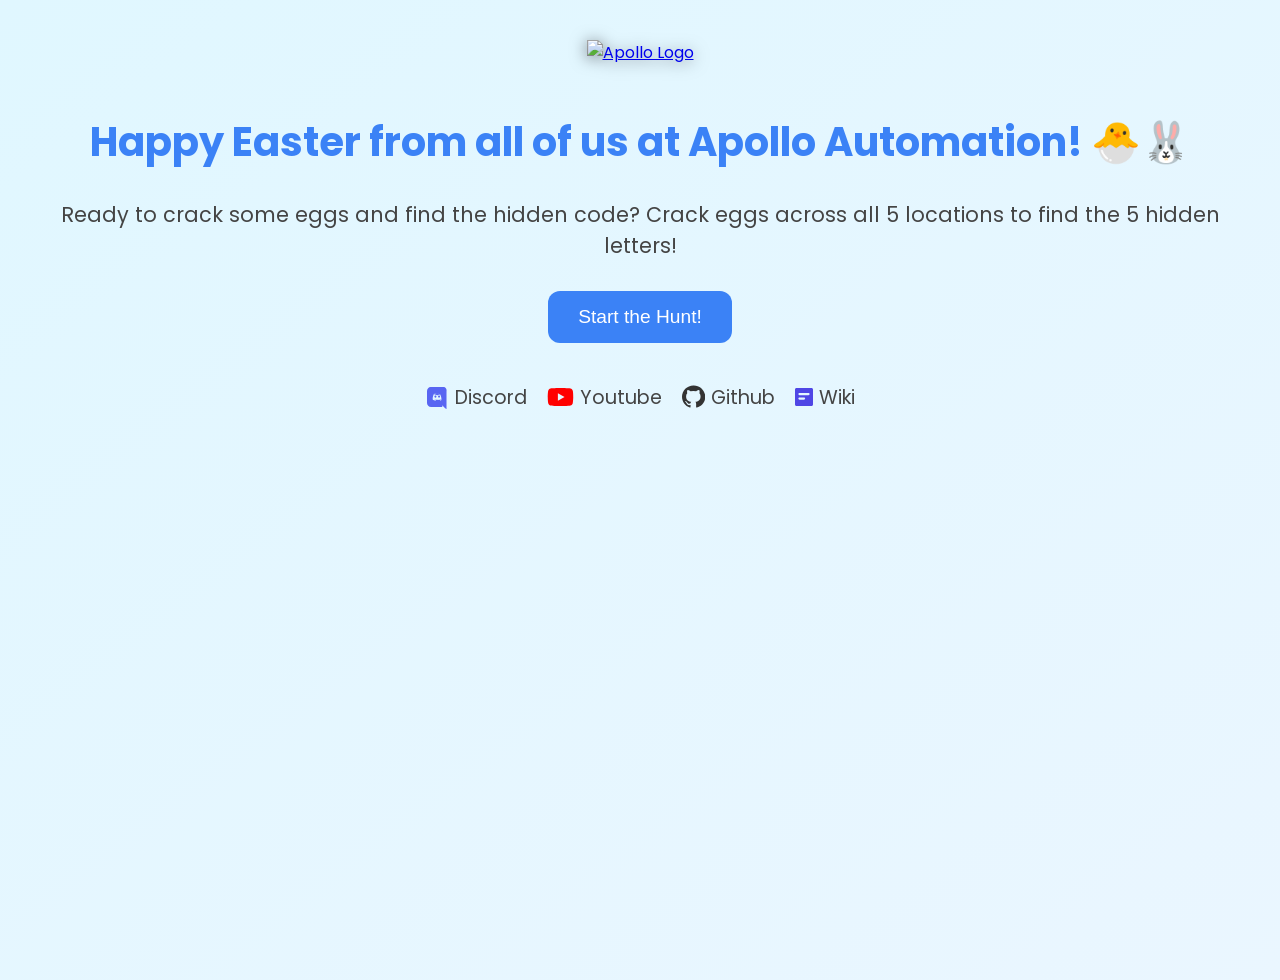
==== index.html @ c5eb0ae3 "Update egg count text to reflect 5 letters in BUNNY" ====
<!DOCTYPE html>

<html lang="en">
<head>
<meta charset="utf-8"/>
<meta content="width=device-width, initial-scale=1.0" name="viewport"/>
<title>Welcome to the Easter Egg Hunt!</title>
<link href="style.css" rel="stylesheet"/>
<style>
    body {
      background: linear-gradient(to bottom right, #e0f7ff, #eaf6ff);
      font-family: 'Poppins', sans-serif;
      color: #444;
      text-align: center;
      padding: 40px;
    }
    .logo {
      height: 100px;
      margin-bottom: 20px;
    }
    h1 {
      font-size: 2.5em;
      color: #3b82f6;
    }
    p {
      font-size: 1.3em;
      margin-bottom: 30px;
    }
    .start-btn {
      font-size: 1.2em;
      padding: 15px 30px;
      background: #3b82f6;
      color: white;
      border: none;
      border-radius: 12px;
      cursor: pointer;
      transition: background 0.3s ease;
    }
    .start-btn:hover {
      background: #2563eb;
    }
  </style>
</head>
<body>
<a href="https://apolloautomation.com/" rel="noopener" target="_blank"><img alt="Apollo Logo" class="logo" src="apollo-logo.png"/></a>
<h1>Happy Easter from all of us at Apollo Automation! 🐣🐰</h1>
<p>Ready to crack some eggs and find the hidden code? Crack eggs across all 5 locations to find the 5 hidden letters!</p>
<a href="forest.html"><button class="start-btn">Start the Hunt!</button></a>
<footer style="margin-top: 40px; font-size: 1.2em; display: flex; justify-content: center; gap: 20px; flex-wrap: wrap; align-items: center;"><a href="https://dsc.gg/apolloautomation" rel="noopener" style="display: inline-flex; align-items: center; gap: 6px; text-decoration: none; color: #444;" target="_blank"><svg height="24" viewbox="0 0 245 240" xmlns="http://www.w3.org/2000/svg"><path d="M104.4 104.3c-5.7 0-10.2 5-10.2 11.1 0 6.1 4.6 11.1 10.2 11.1 5.7 0 10.3-5 10.2-11.1 0-6.1-4.6-11.1-10.2-11.1zm36.2 0c-5.7 0-10.2 5-10.2 11.1 0 6.1 4.6 11.1 10.2 11.1 5.7 0 10.3-5 10.2-11.1 0-6.1-4.6-11.1-10.2-11.1z" fill="#5865F2"></path><path d="M189.5 20h-134C38 20 20 38 20 60.5v119C20 202 38 220 60.5 220h113.9l-5.3-18.4 12.7 11.8 12 11 21.3 19V60.5C220 38 202 20 189.5 20zm-34 137s-3.2-3.8-5.9-7.1c11.8-3.4 16.2-10.9 16.2-10.9-3.7 2.4-7.3 4.1-10.5 5.2-4.6 2-9 3.3-13.3 4-8.8 1.6-16.8 1.2-23.7-.1-5.2-1-9.7-2.4-13.5-4-2.1-.8-4.4-1.9-6.7-3.2-.3-.2-.6-.3-.9-.5-.2-.1-.3-.2-.4-.3-1.8-1-2.8-1.7-2.8-1.7s4.3 7.1 15.6 10.6c-2.6 3.3-6 7.3-6 7.3-19.8-.6-27.3-13.6-27.3-13.6 0-28.8 12.8-52.1 12.8-52.1 12.8-9.6 25-9.3 25-9.3l.9 1.1c-16.1 4.7-23.5 11.8-23.5 11.8s2 0 5.4.3c9.7.7 17.2 3.6 22.8 6.8 1.1.6 2.1 1.3 3.1 2 7.8-2.2 16.5-3.3 25.6-3.4 0 0-7.1-6.7-22.4-11.5l1.3-1.5s12.2-.3 25 9.3c0 0 12.8 23.3 12.8 52.1 0 .1-7.5 13-27.3 13.6z" fill="#5865F2"></path></svg><span>Discord</span></a><a href="https://www.youtube.com/@ApolloAutomation" rel="noopener" style="display: inline-flex; align-items: center; gap: 6px; text-decoration: none; color: #444;" target="_blank"><svg height="24" viewbox="0 0 576 512" xmlns="http://www.w3.org/2000/svg"><path d="M549.7 124.1c-6.3-23.8-24.9-42.5-48.6-48.9C458.5 64 288 64 288 64S117.5 64 74.9 75.2c-23.7 6.4-42.3 25.1-48.6 48.9C16 167.6 16 256 16 256s0 88.4 10.3 131.9c6.3 23.8 24.9 42.5 48.6 48.9C117.5 448 288 448 288 448s170.5 0 213.1-11.2c23.7-6.4 42.3-25.1 48.6-48.9C560 344.4 560 256 560 256s0-88.4-10.3-131.9zM232 334V178l142 78-142 78z" fill="#FF0000"></path></svg><span>Youtube</span></a><a href="https://github.com/ApolloAutomation" rel="noopener" style="display: inline-flex; align-items: center; gap: 6px; text-decoration: none; color: #444;" target="_blank"><svg height="24" viewbox="0 0 496 512" xmlns="http://www.w3.org/2000/svg"><path d="M165.9 397.4c0 2-2.3 3.7-5.2 3.7-2.6 0-4.8-1.7-4.8-3.7 0-2 2.2-3.7 4.8-3.7 2.9 0 5.2 1.6 5.2 3.7zm-32.4-3.2c-.7 2 .8 4.3 3.3 4.9 2.5.6 5.2-.5 5.9-2.5.7-2-.8-4.3-3.3-4.9-2.5-.6-5.2.5-5.9 2.5zM244 8C109.4 8 0 117.5 0 252.3c0 107 69.3 197.8 165.7 229.7 12.1 2.2 16.5-5.3 16.5-11.7 0-5.8-.2-21.1-.3-41.4-67.4 14.7-81.7-32.6-81.7-32.6-11-27.8-26.9-35.2-26.9-35.2-22-15.1 1.7-14.8 1.7-14.8 24.3 1.7 37.1 25 37.1 25 21.6 37 56.6 26.3 70.4 20.1 2.2-15.8 8.4-26.4 15.3-32.5-53.8-6.1-110.3-26.8-110.3-119.4 0-26.4 9.4-48 24.8-65-2.5-6.2-10.8-31.1 2.4-64.8 0 0 20.3-6.6 66.5 24.8a232 232 0 0 1 121.1 0c46.2-31.4 66.5-24.8 66.5-24.8 13.2 33.7 4.9 58.6 2.4 64.8 15.4 17 24.8 38.6 24.8 65 0 92.8-56.5 113.2-110.4 119.2 8.6 7.4 16.2 22.2 16.2 44.8 0 32.3-.3 58.3-.3 66.3 0 6.5 4.3 14 16.6 11.6C426.7 450 496 359.3 496 252.3 496 117.5 386.6 8 252 8z" fill="#333"></path></svg><span>Github</span></a><a href="https://wiki.apolloautomation.com/" rel="noopener" style="display: inline-flex; align-items: center; gap: 6px; text-decoration: none; color: #444;" target="_blank"><svg height="24" viewbox="0 0 384 512" xmlns="http://www.w3.org/2000/svg"><path d="M0 96c0-17.7 14.3-32 32-32H352c17.7 0 32 14.3 32 32v320c0 17.7-14.3 32-32 32H32c-17.7 0-32-14.3-32-32V96zm96 72c-13.3 0-24 10.7-24 24s10.7 24 24 24h192c13.3 0 24-10.7 24-24s-10.7-24-24-24H96zm0 96c-13.3 0-24 10.7-24 24s10.7 24 24 24h96c13.3 0 24-10.7 24-24s-10.7-24-24-24H96z" fill="#4f46e5"></path></svg><span>Wiki</span></a></footer></body>
</html>
---- style.css ----
@import url('https://fonts.googleapis.com/css2?family=Poppins:wght@400;600;700&display=swap');

/* ── Base ── */
body {
  font-family: 'Poppins', sans-serif;
  margin: 0;
  padding: 0;
  text-align: center;
  min-height: 100vh;
  background: linear-gradient(135deg, #1a1a2e 0%, #16213e 50%, #0f3460 100%);
  background-size: cover;
  background-position: center;
  background-attachment: fixed;
}

/* ── Location backgrounds ── */
body.forest      { background-image: linear-gradient(rgba(0,0,0,0.35), rgba(0,0,0,0.35)), url('bg-forest.jpg'); }
body.beach       { background-image: linear-gradient(rgba(0,0,0,0.25), rgba(0,0,0,0.25)), url('bg-beach.jpg'); }
body.garden      { background-image: linear-gradient(rgba(0,0,0,0.3),  rgba(0,0,0,0.3)),  url('bg-garden.jpg'); }
body.countryside { background-image: linear-gradient(rgba(0,0,0,0.3),  rgba(0,0,0,0.3)),  url('bg-countryside.jpg'); }
body.meadow      { background-image: linear-gradient(rgba(0,0,0,0.3),  rgba(0,0,0,0.3)),  url('bg-meadow.jpg'); }

/* ── Header ── */
header {
  padding: 16px;
}

.logo {
  height: 80px;
  filter: drop-shadow(0 2px 8px rgba(0,0,0,0.5));
}

/* ── Main card ── */
main {
  background: rgba(15, 15, 30, 0.65);
  border: 1px solid rgba(255, 255, 255, 0.12);
  border-radius: 24px;
  padding: 28px 20px;
  margin: 10px auto 20px;
  max-width: 680px;
  backdrop-filter: blur(16px);
  -webkit-backdrop-filter: blur(16px);
  box-shadow: 0 8px 32px rgba(0,0,0,0.4);
}

/* ── Scrambled letters ── */
#scrambled {
  color: #e2e8f0;
  font-size: 1.1em;
  font-weight: 600;
  letter-spacing: 0.05em;
  margin: 12px 0;
  min-height: 1.5em;
}

/* ── Guess section ── */
#guessSection {
  margin-top: 20px;
}

#guessSection input {
  font-family: 'Poppins', sans-serif;
  font-size: 1.1em;
  padding: 10px 16px;
  border: 2px solid rgba(255,255,255,0.2);
  border-radius: 10px;
  background: rgba(255,255,255,0.1);
  color: #fff;
  outline: none;
  width: 180px;
  text-align: center;
  transition: border-color 0.2s;
}

#guessSection input::placeholder {
  color: rgba(255,255,255,0.4);
}

#guessSection input:focus {
  border-color: rgba(255,255,255,0.5);
}

#guessSection button {
  font-family: 'Poppins', sans-serif;
  font-size: 1em;
  font-weight: 600;
  padding: 10px 22px;
  margin-left: 8px;
  background: linear-gradient(135deg, #f97316, #ec4899);
  color: #fff;
  border: none;
  border-radius: 10px;
  cursor: pointer;
  transition: opacity 0.2s, transform 0.1s;
}

#guessSection button:hover {
  opacity: 0.88;
  transform: translateY(-1px);
}

#result {
  margin-top: 14px;
  font-size: 1.05em;
  font-weight: 600;
  color: #fde68a;
  min-height: 1.4em;
}

/* ── Egg grid ── */
.egg-grid {
  display: grid;
  grid-template-columns: repeat(5, 1fr);
  gap: 15px;
  padding: 20px;
  max-width: 600px;
  margin: auto;
}

.egg {
  width: 80px;
  height: 100px;
  background-image: url('egg.png');
  background-size: cover;
  background-position: center;
  border-radius: 50% 50% 45% 45%;
  box-shadow: 0 4px 8px rgba(0,0,0,0.4);
  display: flex;
  align-items: center;
  justify-content: center;
  font-size: 24px;
  cursor: pointer;
  transition: transform 0.3s, box-shadow 0.3s;
}

.egg:hover {
  transform: scale(1.1) rotate(-2deg);
  box-shadow: 0 6px 16px rgba(0,0,0,0.5);
}

.egg.cracked {
  background-image: url('egg-cracked.png');
  background-size: cover;
  background-position: center;
  font-size: 28px;
  font-weight: bold;
  box-shadow: 0 0 12px rgba(255, 105, 180, 0.5);
  transform: scale(1.05) rotate(2deg);
  animation: eggCrack 0.4s ease forwards;
  position: relative;
  color: transparent;
}

.egg.cracked[data-letter]:not([data-letter=""])::after {
  content: attr(data-letter);
  position: absolute;
  top: 50%;
  left: 50%;
  transform: translate(-50%, -50%);
  background: #d8ecff;
  padding: 6px 10px;
  border-radius: 50%;
  font-size: 26px;
  font-weight: bold;
  color: #000;
  text-shadow:
    -1px -1px 0 #fff,
     1px -1px 0 #fff,
    -1px  1px 0 #fff,
     1px  1px 0 #fff;
  animation: popIn 0.3s ease-out;
}

.egg.cracked::after {
  content: attr(data-letter);
  position: absolute;
  top: 50%;
  left: 50%;
  transform: translate(-50%, -50%);
  background: rgba(255, 255, 255, 0.8);
  padding: 6px 10px;
  border-radius: 50%;
  font-size: 26px;
  font-weight: bold;
  color: #000;
}

.egg.crack-anim {
  animation: eggCrack 0.4s ease forwards;
}

/* ── Footer nav ── */
footer.map {
  padding: 14px 10px 20px;
}

footer.map nav {
  display: inline-flex;
  gap: 6px;
  flex-wrap: wrap;
  justify-content: center;
  background: rgba(15, 15, 30, 0.6);
  border: 1px solid rgba(255,255,255,0.1);
  border-radius: 50px;
  padding: 10px 20px;
  backdrop-filter: blur(10px);
}

footer.map nav a {
  color: #e2e8f0;
  text-decoration: none;
  font-size: 0.9em;
  font-weight: 600;
  padding: 4px 10px;
  border-radius: 20px;
  transition: background 0.2s, color 0.2s;
}

footer.map nav a:hover {
  background: rgba(255,255,255,0.15);
  color: #fff;
}

footer.map nav span {
  color: rgba(255,255,255,0.2);
  line-height: 1.8;
}

/* ── Animations ── */
@keyframes popIn {
  0%   { transform: translate(-50%, -50%) scale(0.5); opacity: 0; }
  60%  { transform: translate(-50%, -50%) scale(1.2); opacity: 1; }
  100% { transform: translate(-50%, -50%) scale(1); }
}

@keyframes eggCrack {
  0%   { transform: scale(1) rotate(0deg); }
  30%  { transform: scale(1.15) rotate(-5deg); }
  60%  { transform: scale(0.95) rotate(3deg); }
  100% { transform: scale(1.05) rotate(2deg); }
}
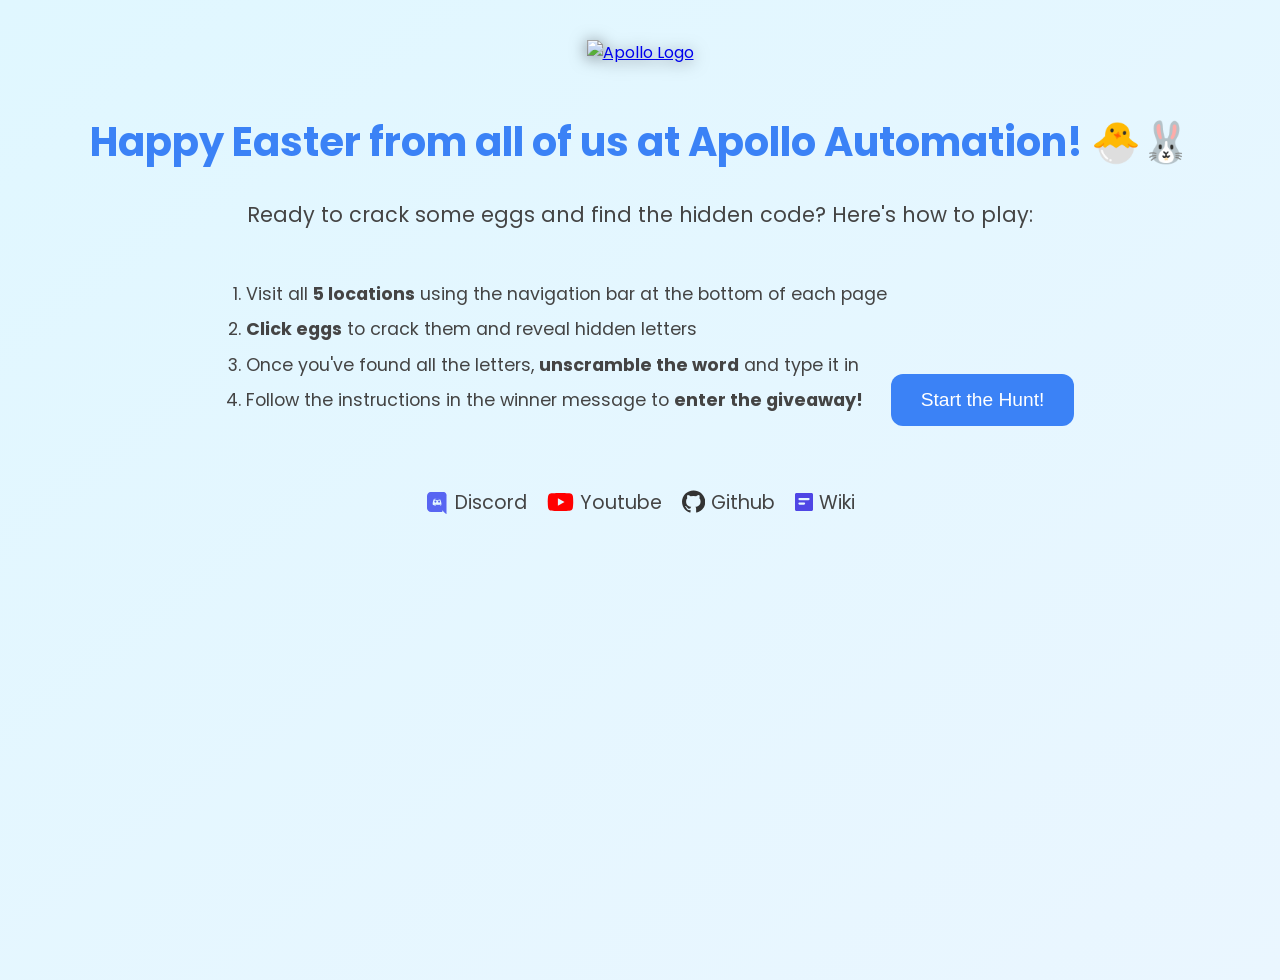
==== commit 4549fbce: "Add how-to-play steps and next location buttons" ====
--- a/index.html
+++ b/index.html
@@ -44,7 +44,13 @@
 <body>
 <a href="https://apolloautomation.com/" rel="noopener" target="_blank"><img alt="Apollo Logo" class="logo" src="apollo-logo.png"/></a>
 <h1>Happy Easter from all of us at Apollo Automation! 🐣🐰</h1>
-<p>Ready to crack some eggs and find the hidden code? Crack eggs across all 5 locations to find the 5 hidden letters!</p>
+<p>Ready to crack some eggs and find the hidden code? Here's how to play:</p>
+<ol style="text-align:left; display:inline-block; font-size:1.1em; margin-bottom:30px; line-height:2;">
+  <li>Visit all <strong>5 locations</strong> using the navigation bar at the bottom of each page</li>
+  <li><strong>Click eggs</strong> to crack them and reveal hidden letters</li>
+  <li>Once you've found all the letters, <strong>unscramble the word</strong> and type it in</li>
+  <li>Follow the instructions in the winner message to <strong>enter the giveaway!</strong></li>
+</ol>
 <a href="forest.html"><button class="start-btn">Start the Hunt!</button></a>
 <footer style="margin-top: 40px; font-size: 1.2em; display: flex; justify-content: center; gap: 20px; flex-wrap: wrap; align-items: center;"><a href="https://dsc.gg/apolloautomation" rel="noopener" style="display: inline-flex; align-items: center; gap: 6px; text-decoration: none; color: #444;" target="_blank"><svg height="24" viewbox="0 0 245 240" xmlns="http://www.w3.org/2000/svg"><path d="M104.4 104.3c-5.7 0-10.2 5-10.2 11.1 0 6.1 4.6 11.1 10.2 11.1 5.7 0 10.3-5 10.2-11.1 0-6.1-4.6-11.1-10.2-11.1zm36.2 0c-5.7 0-10.2 5-10.2 11.1 0 6.1 4.6 11.1 10.2 11.1 5.7 0 10.3-5 10.2-11.1 0-6.1-4.6-11.1-10.2-11.1z" fill="#5865F2"></path><path d="M189.5 20h-134C38 20 20 38 20 60.5v119C20 202 38 220 60.5 220h113.9l-5.3-18.4 12.7 11.8 12 11 21.3 19V60.5C220 38 202 20 189.5 20zm-34 137s-3.2-3.8-5.9-7.1c11.8-3.4 16.2-10.9 16.2-10.9-3.7 2.4-7.3 4.1-10.5 5.2-4.6 2-9 3.3-13.3 4-8.8 1.6-16.8 1.2-23.7-.1-5.2-1-9.7-2.4-13.5-4-2.1-.8-4.4-1.9-6.7-3.2-.3-.2-.6-.3-.9-.5-.2-.1-.3-.2-.4-.3-1.8-1-2.8-1.7-2.8-1.7s4.3 7.1 15.6 10.6c-2.6 3.3-6 7.3-6 7.3-19.8-.6-27.3-13.6-27.3-13.6 0-28.8 12.8-52.1 12.8-52.1 12.8-9.6 25-9.3 25-9.3l.9 1.1c-16.1 4.7-23.5 11.8-23.5 11.8s2 0 5.4.3c9.7.7 17.2 3.6 22.8 6.8 1.1.6 2.1 1.3 3.1 2 7.8-2.2 16.5-3.3 25.6-3.4 0 0-7.1-6.7-22.4-11.5l1.3-1.5s12.2-.3 25 9.3c0 0 12.8 23.3 12.8 52.1 0 .1-7.5 13-27.3 13.6z" fill="#5865F2"></path></svg><span>Discord</span></a><a href="https://www.youtube.com/@ApolloAutomation" rel="noopener" style="display: inline-flex; align-items: center; gap: 6px; text-decoration: none; color: #444;" target="_blank"><svg height="24" viewbox="0 0 576 512" xmlns="http://www.w3.org/2000/svg"><path d="M549.7 124.1c-6.3-23.8-24.9-42.5-48.6-48.9C458.5 64 288 64 288 64S117.5 64 74.9 75.2c-23.7 6.4-42.3 25.1-48.6 48.9C16 167.6 16 256 16 256s0 88.4 10.3 131.9c6.3 23.8 24.9 42.5 48.6 48.9C117.5 448 288 448 288 448s170.5 0 213.1-11.2c23.7-6.4 42.3-25.1 48.6-48.9C560 344.4 560 256 560 256s0-88.4-10.3-131.9zM232 334V178l142 78-142 78z" fill="#FF0000"></path></svg><span>Youtube</span></a><a href="https://github.com/ApolloAutomation" rel="noopener" style="display: inline-flex; align-items: center; gap: 6px; text-decoration: none; color: #444;" target="_blank"><svg height="24" viewbox="0 0 496 512" xmlns="http://www.w3.org/2000/svg"><path d="M165.9 397.4c0 2-2.3 3.7-5.2 3.7-2.6 0-4.8-1.7-4.8-3.7 0-2 2.2-3.7 4.8-3.7 2.9 0 5.2 1.6 5.2 3.7zm-32.4-3.2c-.7 2 .8 4.3 3.3 4.9 2.5.6 5.2-.5 5.9-2.5.7-2-.8-4.3-3.3-4.9-2.5-.6-5.2.5-5.9 2.5zM244 8C109.4 8 0 117.5 0 252.3c0 107 69.3 197.8 165.7 229.7 12.1 2.2 16.5-5.3 16.5-11.7 0-5.8-.2-21.1-.3-41.4-67.4 14.7-81.7-32.6-81.7-32.6-11-27.8-26.9-35.2-26.9-35.2-22-15.1 1.7-14.8 1.7-14.8 24.3 1.7 37.1 25 37.1 25 21.6 37 56.6 26.3 70.4 20.1 2.2-15.8 8.4-26.4 15.3-32.5-53.8-6.1-110.3-26.8-110.3-119.4 0-26.4 9.4-48 24.8-65-2.5-6.2-10.8-31.1 2.4-64.8 0 0 20.3-6.6 66.5 24.8a232 232 0 0 1 121.1 0c46.2-31.4 66.5-24.8 66.5-24.8 13.2 33.7 4.9 58.6 2.4 64.8 15.4 17 24.8 38.6 24.8 65 0 92.8-56.5 113.2-110.4 119.2 8.6 7.4 16.2 22.2 16.2 44.8 0 32.3-.3 58.3-.3 66.3 0 6.5 4.3 14 16.6 11.6C426.7 450 496 359.3 496 252.3 496 117.5 386.6 8 252 8z" fill="#333"></path></svg><span>Github</span></a><a href="https://wiki.apolloautomation.com/" rel="noopener" style="display: inline-flex; align-items: center; gap: 6px; text-decoration: none; color: #444;" target="_blank"><svg height="24" viewbox="0 0 384 512" xmlns="http://www.w3.org/2000/svg"><path d="M0 96c0-17.7 14.3-32 32-32H352c17.7 0 32 14.3 32 32v320c0 17.7-14.3 32-32 32H32c-17.7 0-32-14.3-32-32V96zm96 72c-13.3 0-24 10.7-24 24s10.7 24 24 24h192c13.3 0 24-10.7 24-24s-10.7-24-24-24H96zm0 96c-13.3 0-24 10.7-24 24s10.7 24 24 24h96c13.3 0 24-10.7 24-24s-10.7-24-24-24H96z" fill="#4f46e5"></path></svg><span>Wiki</span></a></footer></body>
 </html>
--- a/style.css
+++ b/style.css
@@ -1,242 +1,244 @@
-
-@import url('https://fonts.googleapis.com/css2?family=Poppins:wght@400;600;700&display=swap');
-
-/* ── Base ── */
-body {
-  font-family: 'Poppins', sans-serif;
-  margin: 0;
-  padding: 0;
-  text-align: center;
-  min-height: 100vh;
-  background: linear-gradient(135deg, #1a1a2e 0%, #16213e 50%, #0f3460 100%);
-  background-size: cover;
-  background-position: center;
-  background-attachment: fixed;
-}
-
-/* ── Location backgrounds ── */
-body.forest      { background-image: linear-gradient(rgba(0,0,0,0.35), rgba(0,0,0,0.35)), url('bg-forest.jpg'); }
-body.beach       { background-image: linear-gradient(rgba(0,0,0,0.25), rgba(0,0,0,0.25)), url('bg-beach.jpg'); }
-body.garden      { background-image: linear-gradient(rgba(0,0,0,0.3),  rgba(0,0,0,0.3)),  url('bg-garden.jpg'); }
-body.countryside { background-image: linear-gradient(rgba(0,0,0,0.3),  rgba(0,0,0,0.3)),  url('bg-countryside.jpg'); }
-body.meadow      { background-image: linear-gradient(rgba(0,0,0,0.3),  rgba(0,0,0,0.3)),  url('bg-meadow.jpg'); }
-
-/* ── Header ── */
-header {
-  padding: 16px;
-}
-
-.logo {
-  height: 80px;
-  filter: drop-shadow(0 2px 8px rgba(0,0,0,0.5));
-}
-
-/* ── Main card ── */
-main {
-  background: rgba(15, 15, 30, 0.65);
-  border: 1px solid rgba(255, 255, 255, 0.12);
-  border-radius: 24px;
-  padding: 28px 20px;
-  margin: 10px auto 20px;
-  max-width: 680px;
-  backdrop-filter: blur(16px);
-  -webkit-backdrop-filter: blur(16px);
-  box-shadow: 0 8px 32px rgba(0,0,0,0.4);
-}
-
-/* ── Scrambled letters ── */
-#scrambled {
-  color: #e2e8f0;
-  font-size: 1.1em;
-  font-weight: 600;
-  letter-spacing: 0.05em;
-  margin: 12px 0;
-  min-height: 1.5em;
-}
-
-/* ── Guess section ── */
-#guessSection {
-  margin-top: 20px;
-}
-
-#guessSection input {
-  font-family: 'Poppins', sans-serif;
-  font-size: 1.1em;
-  padding: 10px 16px;
-  border: 2px solid rgba(255,255,255,0.2);
-  border-radius: 10px;
-  background: rgba(255,255,255,0.1);
-  color: #fff;
-  outline: none;
-  width: 180px;
-  text-align: center;
-  transition: border-color 0.2s;
-}
-
-#guessSection input::placeholder {
-  color: rgba(255,255,255,0.4);
-}
-
-#guessSection input:focus {
-  border-color: rgba(255,255,255,0.5);
-}
-
-#guessSection button {
-  font-family: 'Poppins', sans-serif;
-  font-size: 1em;
-  font-weight: 600;
-  padding: 10px 22px;
-  margin-left: 8px;
-  background: linear-gradient(135deg, #f97316, #ec4899);
-  color: #fff;
-  border: none;
-  border-radius: 10px;
-  cursor: pointer;
-  transition: opacity 0.2s, transform 0.1s;
-}
-
-#guessSection button:hover {
-  opacity: 0.88;
-  transform: translateY(-1px);
-}
-
-#result {
-  margin-top: 14px;
-  font-size: 1.05em;
-  font-weight: 600;
-  color: #fde68a;
-  min-height: 1.4em;
-}
-
-/* ── Egg grid ── */
-.egg-grid {
-  display: grid;
-  grid-template-columns: repeat(5, 1fr);
-  gap: 15px;
-  padding: 20px;
-  max-width: 600px;
-  margin: auto;
-}
-
-.egg {
-  width: 80px;
-  height: 100px;
-  background-image: url('egg.png');
-  background-size: cover;
-  background-position: center;
-  border-radius: 50% 50% 45% 45%;
-  box-shadow: 0 4px 8px rgba(0,0,0,0.4);
-  display: flex;
-  align-items: center;
-  justify-content: center;
-  font-size: 24px;
-  cursor: pointer;
-  transition: transform 0.3s, box-shadow 0.3s;
-}
-
-.egg:hover {
-  transform: scale(1.1) rotate(-2deg);
-  box-shadow: 0 6px 16px rgba(0,0,0,0.5);
-}
-
-.egg.cracked {
-  background-image: url('egg-cracked.png');
-  background-size: cover;
-  background-position: center;
-  font-size: 28px;
-  font-weight: bold;
-  box-shadow: 0 0 12px rgba(255, 105, 180, 0.5);
-  transform: scale(1.05) rotate(2deg);
-  animation: eggCrack 0.4s ease forwards;
-  position: relative;
-  color: transparent;
-}
-
-.egg.cracked[data-letter]:not([data-letter=""])::after {
-  content: attr(data-letter);
-  position: absolute;
-  top: 50%;
-  left: 50%;
-  transform: translate(-50%, -50%);
-  background: #d8ecff;
-  padding: 6px 10px;
-  border-radius: 50%;
-  font-size: 26px;
-  font-weight: bold;
-  color: #000;
-  text-shadow:
-    -1px -1px 0 #fff,
-     1px -1px 0 #fff,
-    -1px  1px 0 #fff,
-     1px  1px 0 #fff;
-  animation: popIn 0.3s ease-out;
-}
-
-.egg.cracked::after {
-  content: attr(data-letter);
-  position: absolute;
-  top: 50%;
-  left: 50%;
-  transform: translate(-50%, -50%);
-  background: rgba(255, 255, 255, 0.8);
-  padding: 6px 10px;
-  border-radius: 50%;
-  font-size: 26px;
-  font-weight: bold;
-  color: #000;
-}
-
-.egg.crack-anim {
-  animation: eggCrack 0.4s ease forwards;
-}
-
-/* ── Footer nav ── */
-footer.map {
-  padding: 14px 10px 20px;
-}
-
-footer.map nav {
-  display: inline-flex;
-  gap: 6px;
-  flex-wrap: wrap;
-  justify-content: center;
-  background: rgba(15, 15, 30, 0.6);
-  border: 1px solid rgba(255,255,255,0.1);
-  border-radius: 50px;
-  padding: 10px 20px;
-  backdrop-filter: blur(10px);
-}
-
-footer.map nav a {
-  color: #e2e8f0;
-  text-decoration: none;
-  font-size: 0.9em;
-  font-weight: 600;
-  padding: 4px 10px;
-  border-radius: 20px;
-  transition: background 0.2s, color 0.2s;
-}
-
-footer.map nav a:hover {
-  background: rgba(255,255,255,0.15);
-  color: #fff;
-}
-
-footer.map nav span {
-  color: rgba(255,255,255,0.2);
-  line-height: 1.8;
-}
-
-/* ── Animations ── */
-@keyframes popIn {
-  0%   { transform: translate(-50%, -50%) scale(0.5); opacity: 0; }
-  60%  { transform: translate(-50%, -50%) scale(1.2); opacity: 1; }
-  100% { transform: translate(-50%, -50%) scale(1); }
-}
-
-@keyframes eggCrack {
-  0%   { transform: scale(1) rotate(0deg); }
-  30%  { transform: scale(1.15) rotate(-5deg); }
-  60%  { transform: scale(0.95) rotate(3deg); }
-  100% { transform: scale(1.05) rotate(2deg); }
-}
+
+@import url('https://fonts.googleapis.com/css2?family=Poppins:wght@400;600;700&display=swap');
+
+/* ── Base ── */
+body {
+  font-family: 'Poppins', sans-serif;
+  margin: 0;
+  padding: 0;
+  text-align: center;
+  min-height: 100vh;
+  background: linear-gradient(135deg, #1a1a2e 0%, #16213e 50%, #0f3460 100%);
+  background-size: cover;
+  background-position: center;
+  background-attachment: fixed;
+}
+
+/* ── Location backgrounds ── */
+body.forest      { background-image: linear-gradient(rgba(0,0,0,0.35), rgba(0,0,0,0.35)), url('bg-forest.jpg'); }
+body.beach       { background-image: linear-gradient(rgba(0,0,0,0.25), rgba(0,0,0,0.25)), url('bg-beach.jpg'); }
+body.garden      { background-image: linear-gradient(rgba(0,0,0,0.3),  rgba(0,0,0,0.3)),  url('bg-garden.jpg'); }
+body.countryside { background-image: linear-gradient(rgba(0,0,0,0.3),  rgba(0,0,0,0.3)),  url('bg-countryside.jpg'); }
+body.meadow      { background-image: linear-gradient(rgba(0,0,0,0.3),  rgba(0,0,0,0.3)),  url('bg-meadow.jpg'); }
+
+/* ── Header ── */
+header {
+  padding: 16px;
+}
+
+.logo {
+  height: 80px;
+  filter: drop-shadow(0 2px 8px rgba(0,0,0,0.5));
+}
+
+/* ── Main card ── */
+main {
+  background: rgba(15, 15, 30, 0.65);
+  border: 1px solid rgba(255, 255, 255, 0.12);
+  border-radius: 24px;
+  padding: 28px 20px;
+  margin: 10px auto 20px;
+  max-width: 680px;
+  backdrop-filter: blur(16px);
+  -webkit-backdrop-filter: blur(16px);
+  box-shadow: 0 8px 32px rgba(0,0,0,0.4);
+}
+
+/* ── Scrambled letters ── */
+#scrambled {
+  color: #e2e8f0;
+  font-size: 1.1em;
+  font-weight: 600;
+  letter-spacing: 0.05em;
+  margin: 12px 0;
+  min-height: 1.5em;
+}
+
+/* ── Guess section ── */
+#guessSection {
+  margin-top: 20px;
+}
+
+#guessSection input {
+  font-family: 'Poppins', sans-serif;
+  font-size: 1.1em;
+  padding: 10px 16px;
+  border: 2px solid rgba(255,255,255,0.2);
+  border-radius: 10px;
+  background: rgba(255,255,255,0.1);
+  color: #fff;
+  outline: none;
+  width: 180px;
+  text-align: center;
+  transition: border-color 0.2s;
+}
+
+#guessSection input::placeholder {
+  color: rgba(255,255,255,0.4);
+}
+
+#guessSection input:focus {
+  border-color: rgba(255,255,255,0.5);
+}
+
+#guessSection button {
+  font-family: 'Poppins', sans-serif;
+  font-size: 1em;
+  font-weight: 600;
+  padding: 10px 22px;
+  margin-left: 8px;
+  background: linear-gradient(135deg, #f97316, #ec4899);
+  color: #fff;
+  border: none;
+  border-radius: 10px;
+  cursor: pointer;
+  transition: opacity 0.2s, transform 0.1s;
+}
+
+#guessSection button:hover {
+  opacity: 0.88;
+  transform: translateY(-1px);
+}
+
+#result {
+  margin-top: 14px;
+  font-size: 1.05em;
+  font-weight: 600;
+  color: #fde68a;
+  min-height: 1.4em;
+}
+
+/* ── Egg grid ── */
+.egg-grid {
+  display: grid;
+  grid-template-columns: repeat(5, 1fr);
+  gap: 10px;
+  padding: 16px;
+  max-width: 600px;
+  margin: auto;
+  box-sizing: border-box;
+}
+
+.egg {
+  width: 100%;
+  aspect-ratio: 4 / 5;
+  height: auto;
+  background-image: url('egg.png');
+  background-size: cover;
+  background-position: center;
+  border-radius: 50% 50% 45% 45%;
+  box-shadow: 0 4px 8px rgba(0,0,0,0.4);
+  display: flex;
+  align-items: center;
+  justify-content: center;
+  font-size: 24px;
+  cursor: pointer;
+  transition: transform 0.3s, box-shadow 0.3s;
+}
+
+.egg:hover {
+  transform: scale(1.1) rotate(-2deg);
+  box-shadow: 0 6px 16px rgba(0,0,0,0.5);
+}
+
+.egg.cracked {
+  background-image: url('egg-cracked.png');
+  background-size: cover;
+  background-position: center;
+  font-size: 28px;
+  font-weight: bold;
+  box-shadow: 0 0 12px rgba(255, 105, 180, 0.5);
+  transform: scale(1.05) rotate(2deg);
+  animation: eggCrack 0.4s ease forwards;
+  position: relative;
+  color: transparent;
+}
+
+.egg.cracked[data-letter]:not([data-letter=""])::after {
+  content: attr(data-letter);
+  position: absolute;
+  top: 50%;
+  left: 50%;
+  transform: translate(-50%, -50%);
+  background: #d8ecff;
+  padding: 6px 10px;
+  border-radius: 50%;
+  font-size: 26px;
+  font-weight: bold;
+  color: #000;
+  text-shadow:
+    -1px -1px 0 #fff,
+     1px -1px 0 #fff,
+    -1px  1px 0 #fff,
+     1px  1px 0 #fff;
+  animation: popIn 0.3s ease-out;
+}
+
+.egg.cracked::after {
+  content: attr(data-letter);
+  position: absolute;
+  top: 50%;
+  left: 50%;
+  transform: translate(-50%, -50%);
+  background: rgba(255, 255, 255, 0.8);
+  padding: 6px 10px;
+  border-radius: 50%;
+  font-size: 26px;
+  font-weight: bold;
+  color: #000;
+}
+
+.egg.crack-anim {
+  animation: eggCrack 0.4s ease forwards;
+}
+
+/* ── Footer nav ── */
+footer.map {
+  padding: 14px 10px 20px;
+}
+
+footer.map nav {
+  display: inline-flex;
+  gap: 6px;
+  flex-wrap: wrap;
+  justify-content: center;
+  background: rgba(15, 15, 30, 0.6);
+  border: 1px solid rgba(255,255,255,0.1);
+  border-radius: 50px;
+  padding: 10px 20px;
+  backdrop-filter: blur(10px);
+}
+
+footer.map nav a {
+  color: #e2e8f0;
+  text-decoration: none;
+  font-size: 0.9em;
+  font-weight: 600;
+  padding: 4px 10px;
+  border-radius: 20px;
+  transition: background 0.2s, color 0.2s;
+}
+
+footer.map nav a:hover {
+  background: rgba(255,255,255,0.15);
+  color: #fff;
+}
+
+footer.map nav span {
+  color: rgba(255,255,255,0.2);
+  line-height: 1.8;
+}
+
+/* ── Animations ── */
+@keyframes popIn {
+  0%   { transform: translate(-50%, -50%) scale(0.5); opacity: 0; }
+  60%  { transform: translate(-50%, -50%) scale(1.2); opacity: 1; }
+  100% { transform: translate(-50%, -50%) scale(1); }
+}
+
+@keyframes eggCrack {
+  0%   { transform: scale(1) rotate(0deg); }
+  30%  { transform: scale(1.15) rotate(-5deg); }
+  60%  { transform: scale(0.95) rotate(3deg); }
+  100% { transform: scale(1.05) rotate(2deg); }
+}
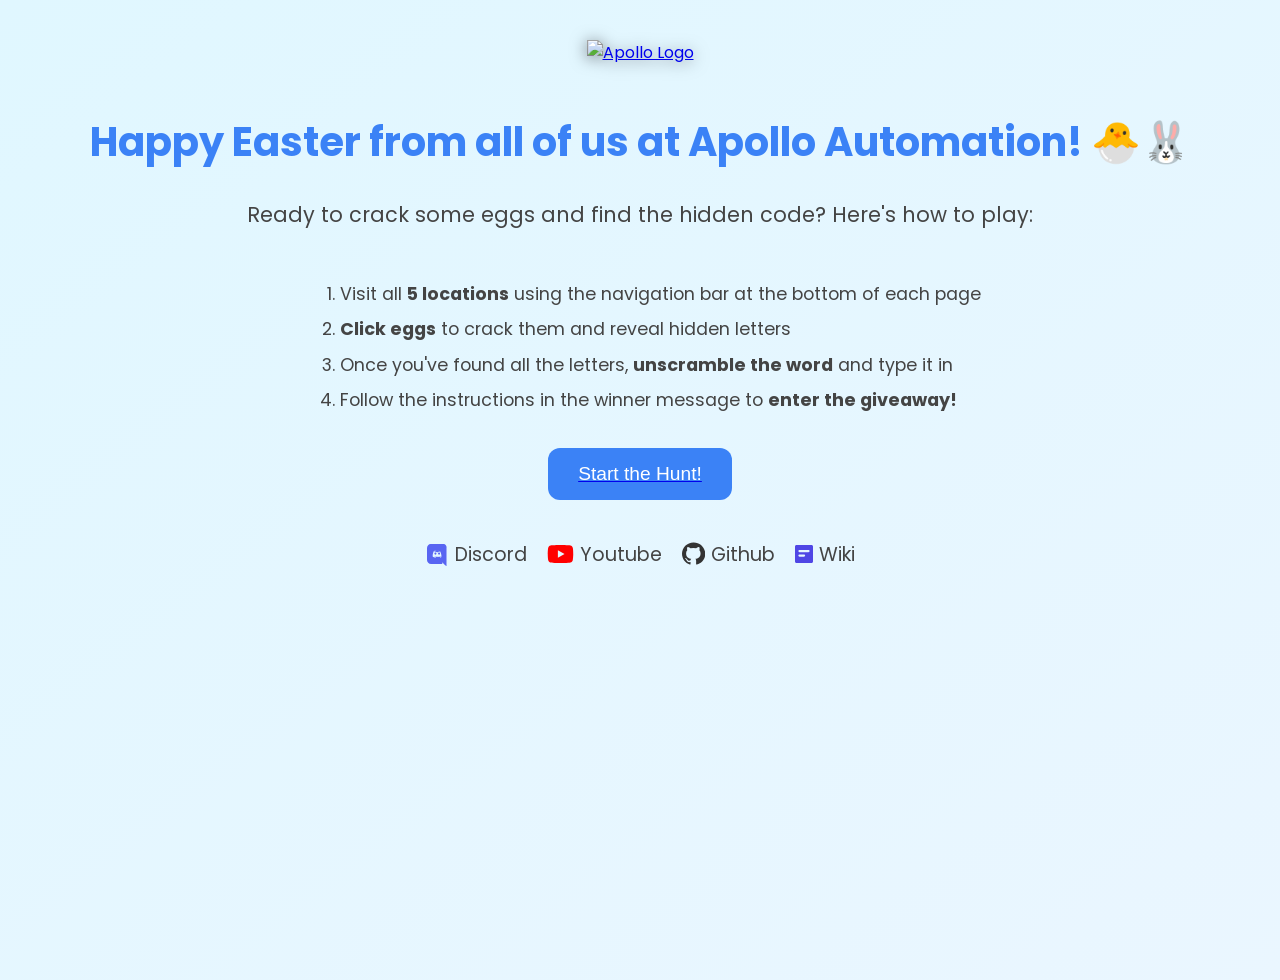
==== commit 667b8d01: "Fix Start the Hunt button centering" ====
--- a/index.html
+++ b/index.html
@@ -1,56 +1,112 @@
-<!DOCTYPE html>
+<!DOCTYPE html> 
-<html lang="en">
-<head>
-<meta charset="utf-8"/>
-<meta content="width=device-width, initial-scale=1.0" name="viewport"/>
-<title>Welcome to the Easter Egg Hunt!</title>
-<link href="style.css" rel="stylesheet"/>
-<style>
-    body {
-      background: linear-gradient(to bottom right, #e0f7ff, #eaf6ff);
-      font-family: 'Poppins', sans-serif;
-      color: #444;
-      text-align: center;
-      padding: 40px;
-    }
-    .logo {
-      height: 100px;
-      margin-bottom: 20px;
-    }
-    h1 {
-      font-size: 2.5em;
-      color: #3b82f6;
-    }
-    p {
-      font-size: 1.3em;
-      margin-bottom: 30px;
-    }
-    .start-btn {
-      font-size: 1.2em;
-      padding: 15px 30px;
-      background: #3b82f6;
-      color: white;
-      border: none;
-      border-radius: 12px;
-      cursor: pointer;
-      transition: background 0.3s ease;
-    }
-    .start-btn:hover {
-      background: #2563eb;
-    }
-  </style>
-</head>
-<body>
-<a href="https://apolloautomation.com/" rel="noopener" target="_blank"><img alt="Apollo Logo" class="logo" src="apollo-logo.png"/></a>
-<h1>Happy Easter from all of us at Apollo Automation! 🐣🐰</h1>
-<p>Ready to crack some eggs and find the hidden code? Here's how to play:</p>
-<ol style="text-align:left; display:inline-block; font-size:1.1em; margin-bottom:30px; line-height:2;">
-  <li>Visit all <strong>5 locations</strong> using the navigation bar at the bottom of each page</li>
-  <li><strong>Click eggs</strong> to crack them and reveal hidden letters</li>
-  <li>Once you've found all the letters, <strong>unscramble the word</strong> and type it in</li>
-  <li>Follow the instructions in the winner message to <strong>enter the giveaway!</strong></li>
-</ol>
-<a href="forest.html"><button class="start-btn">Start the Hunt!</button></a>
-<footer style="margin-top: 40px; font-size: 1.2em; display: flex; justify-content: center; gap: 20px; flex-wrap: wrap; align-items: center;"><a href="https://dsc.gg/apolloautomation" rel="noopener" style="display: inline-flex; align-items: center; gap: 6px; text-decoration: none; color: #444;" target="_blank"><svg height="24" viewbox="0 0 245 240" xmlns="http://www.w3.org/2000/svg"><path d="M104.4 104.3c-5.7 0-10.2 5-10.2 11.1 0 6.1 4.6 11.1 10.2 11.1 5.7 0 10.3-5 10.2-11.1 0-6.1-4.6-11.1-10.2-11.1zm36.2 0c-5.7 0-10.2 5-10.2 11.1 0 6.1 4.6 11.1 10.2 11.1 5.7 0 10.3-5 10.2-11.1 0-6.1-4.6-11.1-10.2-11.1z" fill="#5865F2"></path><path d="M189.5 20h-134C38 20 20 38 20 60.5v119C20 202 38 220 60.5 220h113.9l-5.3-18.4 12.7 11.8 12 11 21.3 19V60.5C220 38 202 20 189.5 20zm-34 137s-3.2-3.8-5.9-7.1c11.8-3.4 16.2-10.9 16.2-10.9-3.7 2.4-7.3 4.1-10.5 5.2-4.6 2-9 3.3-13.3 4-8.8 1.6-16.8 1.2-23.7-.1-5.2-1-9.7-2.4-13.5-4-2.1-.8-4.4-1.9-6.7-3.2-.3-.2-.6-.3-.9-.5-.2-.1-.3-.2-.4-.3-1.8-1-2.8-1.7-2.8-1.7s4.3 7.1 15.6 10.6c-2.6 3.3-6 7.3-6 7.3-19.8-.6-27.3-13.6-27.3-13.6 0-28.8 12.8-52.1 12.8-52.1 12.8-9.6 25-9.3 25-9.3l.9 1.1c-16.1 4.7-23.5 11.8-23.5 11.8s2 0 5.4.3c9.7.7 17.2 3.6 22.8 6.8 1.1.6 2.1 1.3 3.1 2 7.8-2.2 16.5-3.3 25.6-3.4 0 0-7.1-6.7-22.4-11.5l1.3-1.5s12.2-.3 25 9.3c0 0 12.8 23.3 12.8 52.1 0 .1-7.5 13-27.3 13.6z" fill="#5865F2"></path></svg><span>Discord</span></a><a href="https://www.youtube.com/@ApolloAutomation" rel="noopener" style="display: inline-flex; align-items: center; gap: 6px; text-decoration: none; color: #444;" target="_blank"><svg height="24" viewbox="0 0 576 512" xmlns="http://www.w3.org/2000/svg"><path d="M549.7 124.1c-6.3-23.8-24.9-42.5-48.6-48.9C458.5 64 288 64 288 64S117.5 64 74.9 75.2c-23.7 6.4-42.3 25.1-48.6 48.9C16 167.6 16 256 16 256s0 88.4 10.3 131.9c6.3 23.8 24.9 42.5 48.6 48.9C117.5 448 288 448 288 448s170.5 0 213.1-11.2c23.7-6.4 42.3-25.1 48.6-48.9C560 344.4 560 256 560 256s0-88.4-10.3-131.9zM232 334V178l142 78-142 78z" fill="#FF0000"></path></svg><span>Youtube</span></a><a href="https://github.com/ApolloAutomation" rel="noopener" style="display: inline-flex; align-items: center; gap: 6px; text-decoration: none; color: #444;" target="_blank"><svg height="24" viewbox="0 0 496 512" xmlns="http://www.w3.org/2000/svg"><path d="M165.9 397.4c0 2-2.3 3.7-5.2 3.7-2.6 0-4.8-1.7-4.8-3.7 0-2 2.2-3.7 4.8-3.7 2.9 0 5.2 1.6 5.2 3.7zm-32.4-3.2c-.7 2 .8 4.3 3.3 4.9 2.5.6 5.2-.5 5.9-2.5.7-2-.8-4.3-3.3-4.9-2.5-.6-5.2.5-5.9 2.5zM244 8C109.4 8 0 117.5 0 252.3c0 107 69.3 197.8 165.7 229.7 12.1 2.2 16.5-5.3 16.5-11.7 0-5.8-.2-21.1-.3-41.4-67.4 14.7-81.7-32.6-81.7-32.6-11-27.8-26.9-35.2-26.9-35.2-22-15.1 1.7-14.8 1.7-14.8 24.3 1.7 37.1 25 37.1 25 21.6 37 56.6 26.3 70.4 20.1 2.2-15.8 8.4-26.4 15.3-32.5-53.8-6.1-110.3-26.8-110.3-119.4 0-26.4 9.4-48 24.8-65-2.5-6.2-10.8-31.1 2.4-64.8 0 0 20.3-6.6 66.5 24.8a232 232 0 0 1 121.1 0c46.2-31.4 66.5-24.8 66.5-24.8 13.2 33.7 4.9 58.6 2.4 64.8 15.4 17 24.8 38.6 24.8 65 0 92.8-56.5 113.2-110.4 119.2 8.6 7.4 16.2 22.2 16.2 44.8 0 32.3-.3 58.3-.3 66.3 0 6.5 4.3 14 16.6 11.6C426.7 450 496 359.3 496 252.3 496 117.5 386.6 8 252 8z" fill="#333"></path></svg><span>Github</span></a><a href="https://wiki.apolloautomation.com/" rel="noopener" style="display: inline-flex; align-items: center; gap: 6px; text-decoration: none; color: #444;" target="_blank"><svg height="24" viewbox="0 0 384 512" xmlns="http://www.w3.org/2000/svg"><path d="M0 96c0-17.7 14.3-32 32-32H352c17.7 0 32 14.3 32 32v320c0 17.7-14.3 32-32 32H32c-17.7 0-32-14.3-32-32V96zm96 72c-13.3 0-24 10.7-24 24s10.7 24 24 24h192c13.3 0 24-10.7 24-24s-10.7-24-24-24H96zm0 96c-13.3 0-24 10.7-24 24s10.7 24 24 24h96c13.3 0 24-10.7 24-24s-10.7-24-24-24H96z" fill="#4f46e5"></path></svg><span>Wiki</span></a></footer></body>
-</html>
++
+<html lang="en">+
+<head>+
+<meta charset="utf-8"/>+
+<meta content="width=device-width, initial-scale=1.0" name="viewport"/>+
+<title>Welcome to the Easter Egg Hunt!</title>+
+<link href="style.css" rel="stylesheet"/>+
+<style>+
+    body {+
+      background: linear-gradient(to bottom right, #e0f7ff, #eaf6ff);+
+      font-family: 'Poppins', sans-serif;+
+      color: #444;+
+      text-align: center;+
+      padding: 40px;+
+    }+
+    .logo {+
+      height: 100px;+
+      margin-bottom: 20px;+
+    }+
+    h1 {+
+      font-size: 2.5em;+
+      color: #3b82f6;+
+    }+
+    p {+
+      font-size: 1.3em;+
+      margin-bottom: 30px;+
+    }+
+    .start-btn {+
+      font-size: 1.2em;+
+      padding: 15px 30px;+
+      background: #3b82f6;+
+      color: white;+
+      border: none;+
+      border-radius: 12px;+
+      cursor: pointer;+
+      transition: background 0.3s ease;+
+    }+
+    .start-btn:hover {+
+      background: #2563eb;+
+    }+
+  </style>+
+</head>+
+<body>+
+<a href="https://apolloautomation.com/" rel="noopener" target="_blank"><img alt="Apollo Logo" class="logo" src="apollo-logo.png"/></a>+
+<h1>Happy Easter from all of us at Apollo Automation! 🐣🐰</h1>+
+<p>Ready to crack some eggs and find the hidden code? Here's how to play:</p>+
+<ol style="text-align:left; display:inline-block; font-size:1.1em; margin-bottom:30px; line-height:2;">+
+  <li>Visit all <strong>5 locations</strong> using the navigation bar at the bottom of each page</li>+
+  <li><strong>Click eggs</strong> to crack them and reveal hidden letters</li>+
+  <li>Once you've found all the letters, <strong>unscramble the word</strong> and type it in</li>+
+  <li>Follow the instructions in the winner message to <strong>enter the giveaway!</strong></li>+
+</ol>+
+<a href="forest.html"><button class="start-btn" style="display:block;margin:0 auto;">Start the Hunt!</button></a>+
+<footer style="margin-top: 40px; font-size: 1.2em; display: flex; justify-content: center; gap: 20px; flex-wrap: wrap; align-items: center;"><a href="https://dsc.gg/apolloautomation" rel="noopener" style="display: inline-flex; align-items: center; gap: 6px; text-decoration: none; color: #444;" target="_blank"><svg height="24" viewbox="0 0 245 240" xmlns="http://www.w3.org/2000/svg"><path d="M104.4 104.3c-5.7 0-10.2 5-10.2 11.1 0 6.1 4.6 11.1 10.2 11.1 5.7 0 10.3-5 10.2-11.1 0-6.1-4.6-11.1-10.2-11.1zm36.2 0c-5.7 0-10.2 5-10.2 11.1 0 6.1 4.6 11.1 10.2 11.1 5.7 0 10.3-5 10.2-11.1 0-6.1-4.6-11.1-10.2-11.1z" fill="#5865F2"></path><path d="M189.5 20h-134C38 20 20 38 20 60.5v119C20 202 38 220 60.5 220h113.9l-5.3-18.4 12.7 11.8 12 11 21.3 19V60.5C220 38 202 20 189.5 20zm-34 137s-3.2-3.8-5.9-7.1c11.8-3.4 16.2-10.9 16.2-10.9-3.7 2.4-7.3 4.1-10.5 5.2-4.6 2-9 3.3-13.3 4-8.8 1.6-16.8 1.2-23.7-.1-5.2-1-9.7-2.4-13.5-4-2.1-.8-4.4-1.9-6.7-3.2-.3-.2-.6-.3-.9-.5-.2-.1-.3-.2-.4-.3-1.8-1-2.8-1.7-2.8-1.7s4.3 7.1 15.6 10.6c-2.6 3.3-6 7.3-6 7.3-19.8-.6-27.3-13.6-27.3-13.6 0-28.8 12.8-52.1 12.8-52.1 12.8-9.6 25-9.3 25-9.3l.9 1.1c-16.1 4.7-23.5 11.8-23.5 11.8s2 0 5.4.3c9.7.7 17.2 3.6 22.8 6.8 1.1.6 2.1 1.3 3.1 2 7.8-2.2 16.5-3.3 25.6-3.4 0 0-7.1-6.7-22.4-11.5l1.3-1.5s12.2-.3 25 9.3c0 0 12.8 23.3 12.8 52.1 0 .1-7.5 13-27.3 13.6z" fill="#5865F2"></path></svg><span>Discord</span></a><a href="https://www.youtube.com/@ApolloAutomation" rel="noopener" style="display: inline-flex; align-items: center; gap: 6px; text-decoration: none; color: #444;" target="_blank"><svg height="24" viewbox="0 0 576 512" xmlns="http://www.w3.org/2000/svg"><path d="M549.7 124.1c-6.3-23.8-24.9-42.5-48.6-48.9C458.5 64 288 64 288 64S117.5 64 74.9 75.2c-23.7 6.4-42.3 25.1-48.6 48.9C16 167.6 16 256 16 256s0 88.4 10.3 131.9c6.3 23.8 24.9 42.5 48.6 48.9C117.5 448 288 448 288 448s170.5 0 213.1-11.2c23.7-6.4 42.3-25.1 48.6-48.9C560 344.4 560 256 560 256s0-88.4-10.3-131.9zM232 334V178l142 78-142 78z" fill="#FF0000"></path></svg><span>Youtube</span></a><a href="https://github.com/ApolloAutomation" rel="noopener" style="display: inline-flex; align-items: center; gap: 6px; text-decoration: none; color: #444;" target="_blank"><svg height="24" viewbox="0 0 496 512" xmlns="http://www.w3.org/2000/svg"><path d="M165.9 397.4c0 2-2.3 3.7-5.2 3.7-2.6 0-4.8-1.7-4.8-3.7 0-2 2.2-3.7 4.8-3.7 2.9 0 5.2 1.6 5.2 3.7zm-32.4-3.2c-.7 2 .8 4.3 3.3 4.9 2.5.6 5.2-.5 5.9-2.5.7-2-.8-4.3-3.3-4.9-2.5-.6-5.2.5-5.9 2.5zM244 8C109.4 8 0 117.5 0 252.3c0 107 69.3 197.8 165.7 229.7 12.1 2.2 16.5-5.3 16.5-11.7 0-5.8-.2-21.1-.3-41.4-67.4 14.7-81.7-32.6-81.7-32.6-11-27.8-26.9-35.2-26.9-35.2-22-15.1 1.7-14.8 1.7-14.8 24.3 1.7 37.1 25 37.1 25 21.6 37 56.6 26.3 70.4 20.1 2.2-15.8 8.4-26.4 15.3-32.5-53.8-6.1-110.3-26.8-110.3-119.4 0-26.4 9.4-48 24.8-65-2.5-6.2-10.8-31.1 2.4-64.8 0 0 20.3-6.6 66.5 24.8a232 232 0 0 1 121.1 0c46.2-31.4 66.5-24.8 66.5-24.8 13.2 33.7 4.9 58.6 2.4 64.8 15.4 17 24.8 38.6 24.8 65 0 92.8-56.5 113.2-110.4 119.2 8.6 7.4 16.2 22.2 16.2 44.8 0 32.3-.3 58.3-.3 66.3 0 6.5 4.3 14 16.6 11.6C426.7 450 496 359.3 496 252.3 496 117.5 386.6 8 252 8z" fill="#333"></path></svg><span>Github</span></a><a href="https://wiki.apolloautomation.com/" rel="noopener" style="display: inline-flex; align-items: center; gap: 6px; text-decoration: none; color: #444;" target="_blank"><svg height="24" viewbox="0 0 384 512" xmlns="http://www.w3.org/2000/svg"><path d="M0 96c0-17.7 14.3-32 32-32H352c17.7 0 32 14.3 32 32v320c0 17.7-14.3 32-32 32H32c-17.7 0-32-14.3-32-32V96zm96 72c-13.3 0-24 10.7-24 24s10.7 24 24 24h192c13.3 0 24-10.7 24-24s-10.7-24-24-24H96zm0 96c-13.3 0-24 10.7-24 24s10.7 24 24 24h96c13.3 0 24-10.7 24-24s-10.7-24-24-24H96z" fill="#4f46e5"></path></svg><span>Wiki</span></a></footer></body>+
+</html>+
--- a/style.css
+++ b/style.css
@@ -242,3 +242,26 @@
   60%  { transform: scale(0.95) rotate(3deg); }
   100% { transform: scale(1.05) rotate(2deg); }
 }
+
+/* ---- Next location button ---- */
+.next-location {
+  margin-top: 20px;
+}
+
+.next-btn {
+  font-family: 'Poppins', sans-serif;
+  font-size: 1em;
+  font-weight: 600;
+  padding: 12px 28px;
+  background: linear-gradient(135deg, #10b981, #3b82f6);
+  color: #fff;
+  border: none;
+  border-radius: 12px;
+  cursor: pointer;
+  transition: opacity 0.2s, transform 0.1s;
+}
+
+.next-btn:hover {
+  opacity: 0.88;
+  transform: translateY(-2px);
+}
